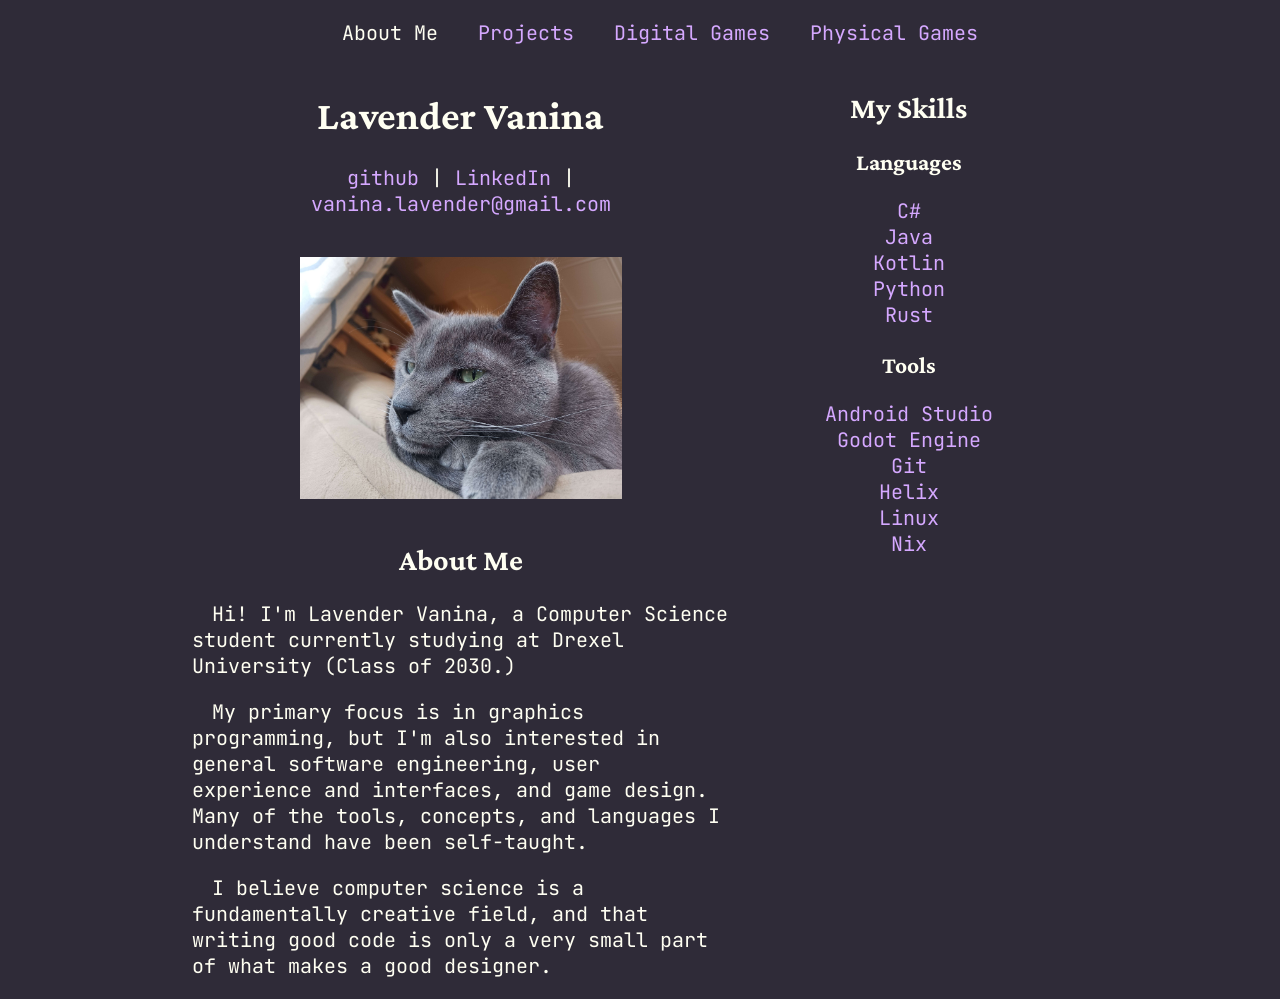
==== index.html @ ddc38612 "adds all content" ====
<!DOCTYPE html>
<html>
  <head>
    <title>Lavender Vanina</title>
    <link rel="stylesheet" href="styles.css">
  </head>
  <body>
    <nav>
      <ul>
        <li>
          About Me
        </li>
        <li>
          <a href="projects.html">Projects</a>
        </li>
        <li>
          <a href="videogames.html">Digital Games</a>
        </li>
        <li>
          <a href="boardgames.html">Physical Games</a>
        </li>
      </ul>
    </nav>
    

    <div id="about">
      <div id="bio">
        <h1>Lavender Vanina</h1>
        <div id="contacts">
          <a href="https://github.com/vanina-lavender">github</a>
          | 
          <a href="https://www.linkedin.com/in/lavender-vanina-2ab9143b6">LinkedIn</a>
          | 
          <a href="mailto:vanina.lavender@gmail.com">vanina.lavender@gmail.com</a>
        </div>
    
    
        <div id="headshot">
          <img src="jerry_contemplative.jpg" alt="Headshot" style="width:60%">
        </div>

        <h2>About Me</h2>
        <p>
          Hi! I'm Lavender Vanina, a Computer Science student currently studying
          at Drexel University (Class of 2030.)
        </p>
        <p>
          My primary focus is in graphics programming, but I'm also interested 
          in general software engineering, user experience and interfaces, and 
          game design. Many of the tools, concepts, and languages I understand 
          have been self-taught.
        </p>
        <p>
          I believe computer science is a fundamentally creative field, and that
          writing good code is only a very small part of what makes a good designer.
        </p>
      </div>
      <div id="skills">
        <h2>My Skills</h2>
        <h3>Languages</h3>
        <ul style="justify-content:center">
          <li>
            <a href="https://dotnet.microsoft.com/en-us/languages/csharp">C#</a>
          </li>
          <li>
            <a href="https://www.java.com/en/">Java</a>
          </li>
          <li>
            <a href="https://kotlinlang.org/">Kotlin</a>
          </li>
          <li>
            <a href="https://www.python.org/">Python</a>
          </li>
          <li>
            <a href="https://rust-lang.org/">Rust</a>
          </li>
        </ul>
        <h3>Tools</h3>
        <ul>
          <li>
            <a href="https://developer.android.com/studio">Android Studio</a>
          </li>
          <li>
            <a href="https://godotengine.org/">Godot Engine</a>
          </li>
          <li>
            <a href="https://git-scm.com/">Git</a>
          </li>
          <li>
            <a href="https://helix-editor.com/">Helix</a>
          </li>
          <li>
            <a href="https://www.linux.org/">Linux</a>
          </li>
          <li>
            <a href="https://nixos.org/">Nix</a>
          </li>
        </ul>
      </div>
    </div>
  </body>
</html>
---- styles.css ----
:root{
  --bg-color:#2f2b38;
  --bg-dark:#272330;
  --text-color:#fffff2;
  --link-color:#d5a8ff;
}
@font-face{
  font-family:crimson;
  src:url(Crimson_Pro/CrimsonPro-VariableFont_wght.ttf);
}
@font-face{
  font-family:jetBrains;
  src:url(JetBrains_Mono/JetBrainsMono-VariableFont_wght.ttf);
}
body{
  margin:0px;
  background-color:var(--bg-color);
  color:var(--text-color);
  font-size:20px;
  font-family:jetBrains;
}
iframe{
  width:100%;
  border:none;
}
nav{
  text-align:center;

  & ul{
    list-style-type:none;
    display: flex;
    justify-content: center;
    gap:2em;
  }
}
#headshot{
  display:flex;
  justify-content:center;
  padding: 1em 0px 1em 0px;
}
#about{
  display:flex;
  margin: 0px 15% 0px 15%;
  & div{
    & p{
      text-indent:1em;
    }
  }
}
#bio{
  width:60%;
}
#contacts{
  text-align:center;
  padding-bottom:1em;
}
#skills{
  width:40%;
  & ul{
    list-style-type:none;
    justify-content:center;
    padding: 0 0 0 0;
    & li{
      text-align:center;
    }
  }
}
h1,h2,h3{
  text-align:center;
  font-family:crimson;
}
/*
h2{
  text-align:center;
}
h3{
  text-align:center;
}
*/
a{
  color:var(--link-color);
  text-decoration-line:none;
}
.project_list{
  list-style-type:none;
  justify-content:center;
  margin: 0px 10% 0px 10%;
  & li{
    margin-bottom:1em;
  }
}
.project{
  background-color:var(--bg-dark);
  border-radius:10px;
  padding: 20px;
  & img{
    height:240px;
  }
  & .project_title{
    font-size:24px;
  }
}
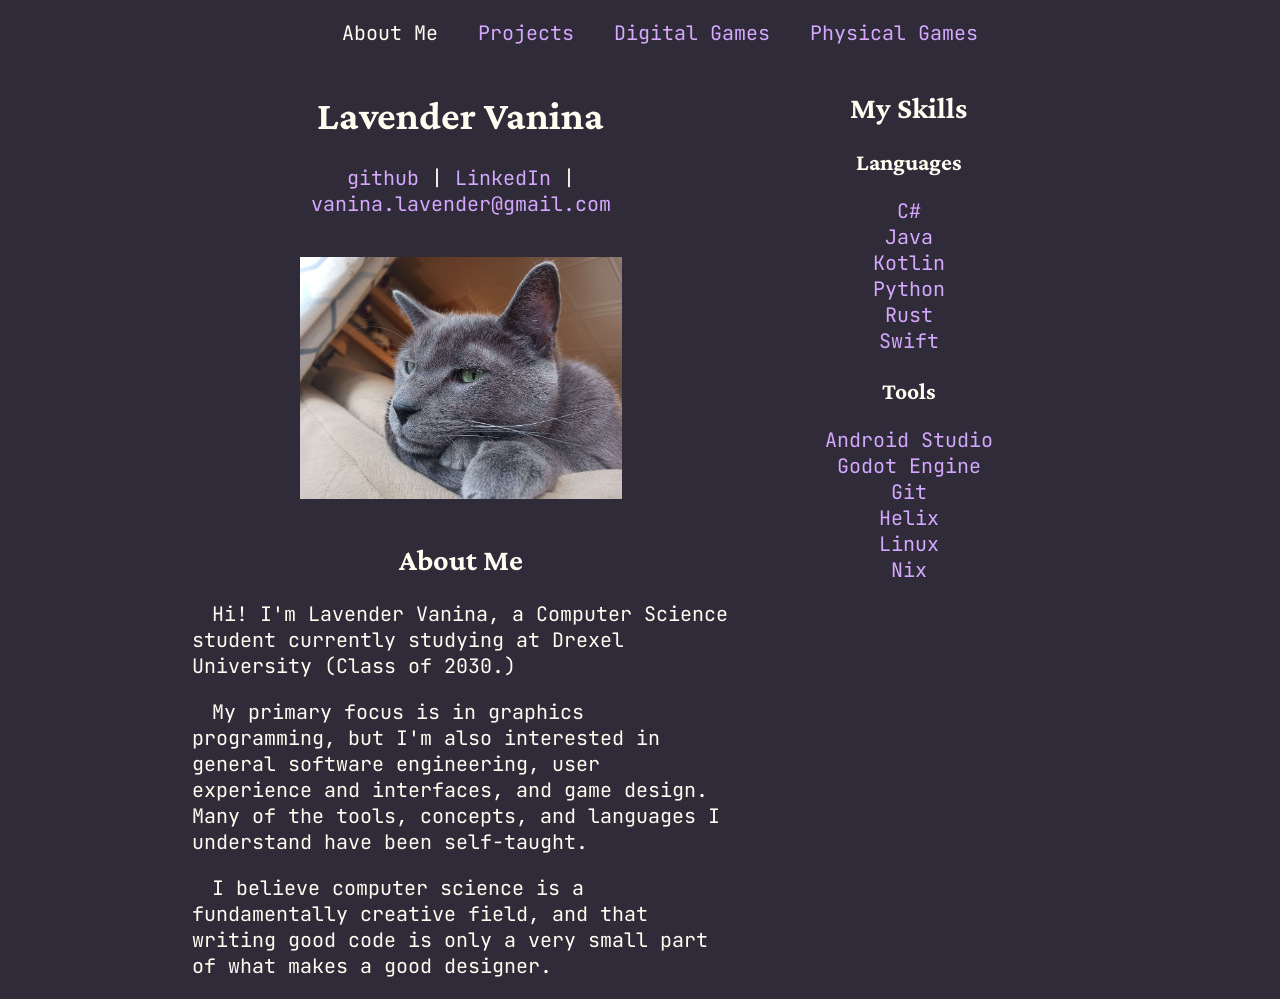
==== commit 764c3291: "update known languages with Swift" ====
--- a/index.html
+++ b/index.html
@@ -29,7 +29,7 @@
         <div id="contacts">
           <a href="https://github.com/vanina-lavender">github</a>
           | 
-          <a href="https://www.linkedin.com/in/lavender-vanina-2ab9143b6">LinkedIn</a>
+          <a href="https://www.linkedin.com/in/lavender-vanina">LinkedIn</a>
           | 
           <a href="mailto:vanina.lavender@gmail.com">vanina.lavender@gmail.com</a>
         </div>
@@ -74,6 +74,9 @@
           <li>
             <a href="https://rust-lang.org/">Rust</a>
           </li>
+          <li>
+            <a href="https://www.swift.org/">Swift</a>
+          </li>
         </ul>
         <h3>Tools</h3>
         <ul>
